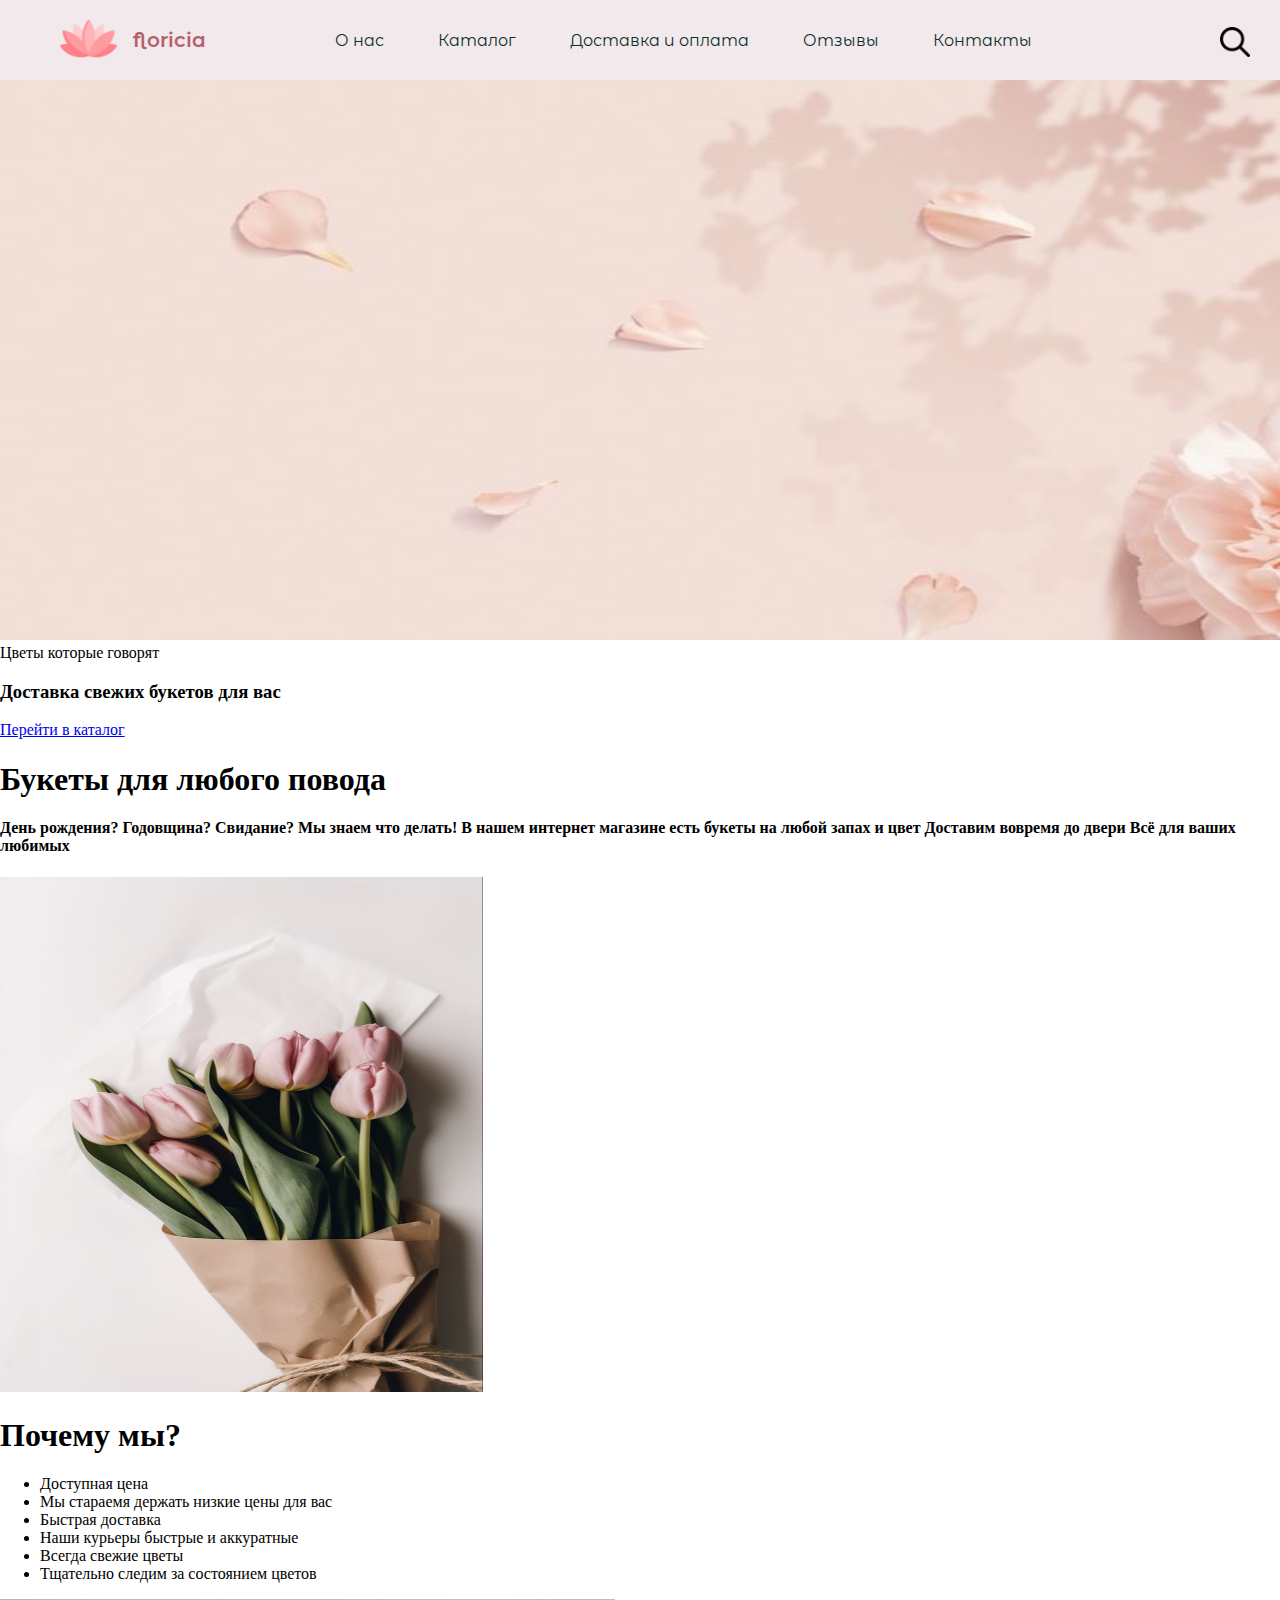
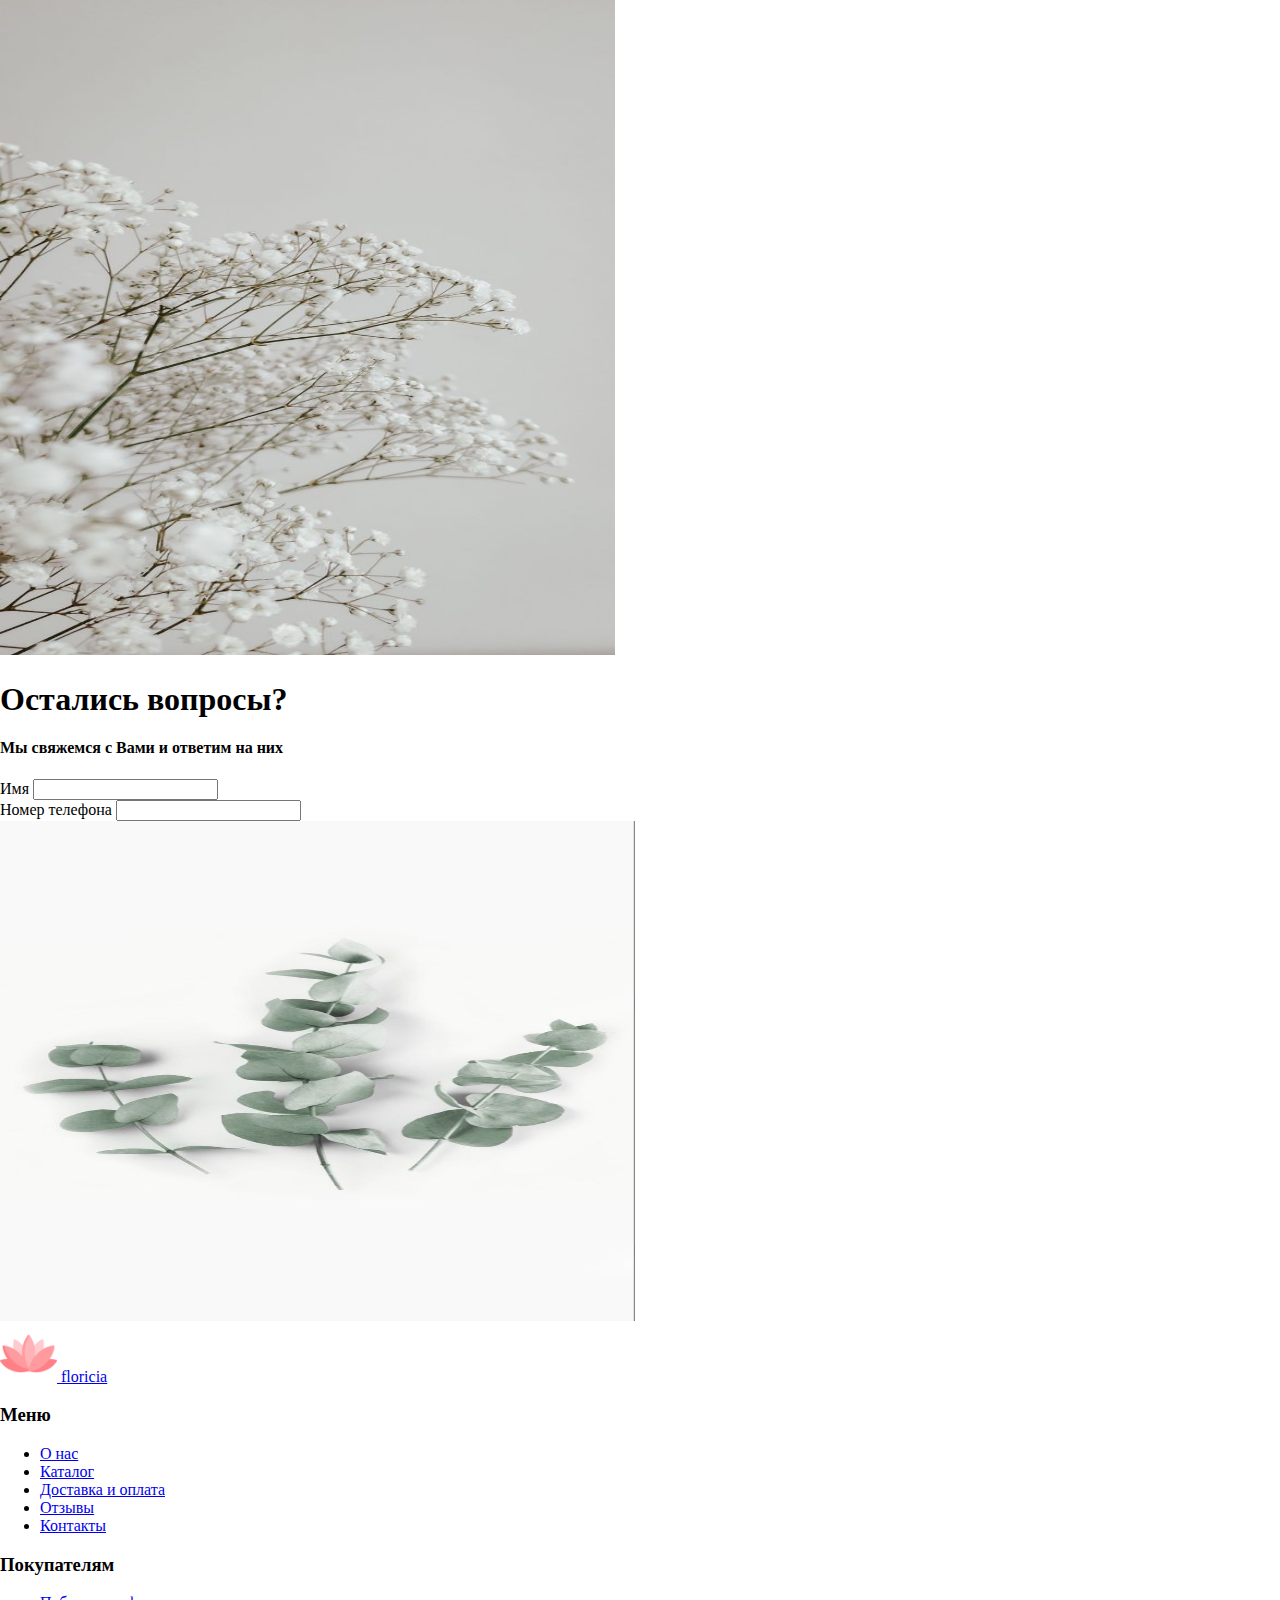
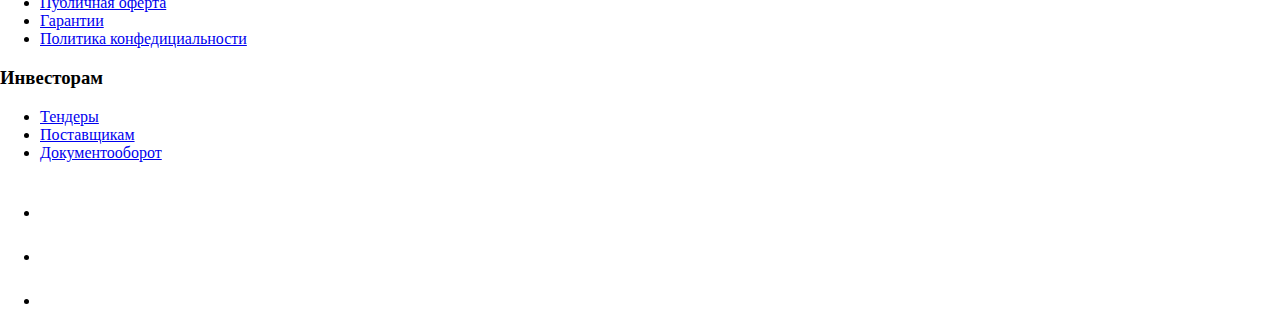
==== frontend/main-page.html @ c5bf8340 "layout" ====
<!DOCTYPE html>
<html lang="ru">
  <head>
    <meta charset="UTF-8">
    <meta name="viewport" content="width=device-width, initial-scale=1.0">
    <title>floricia: Регистрация</title>
    <link href="public/styles.css" rel="stylesheet"/>
    <link rel="preconnect" href="https://fonts.googleapis.com">
    <link rel="preconnect" href="https://fonts.gstatic.com" crossorigin>
    <link href="https://fonts.googleapis.com/css2?family=Montserrat+Alternates:wght@400;500;600;700&display=swap" rel="stylesheet">
</head>
<body class="main-page">
  <header class="site-header">
    <div style="display: flex; align-items: center; gap: 16px;">
      <a class="site-header-logo1" href="/"><img style="height: 57px; width: 57px"src="public/image.png" alt="Логотип"> </a>
      <a class="site-header-logo" href="/"> floricia </a>
    </div>
    <ul class="site-header-menu">
      <li><a href="/about">О нас</a></li>
      <li><a href="/catalog">Каталог</a></li>
      <li><a href="/delivery">Доставка и оплата</a></li>
      <li><a href="/reviews">Отзывы</a></li>
      <li><a href="/contacts">Контакты</a></li>
    </ul>
    <div slyle="margin-left: 20px; margin-right: 30px;">
      <a href ="search"><img style="height:30px; width: 30px; margin-left: 30px" src="public/search.png" alt="Поиск"></a>
      <a href ="busket"><img style="height:34px; width: 34px; margin-left: 30px" src="public/busket.png" alt="Корзина"></a>
      <a href ="profile"><img style="height:38px; width: 38px; margin-left: 30px; margin-right: 50px" src="public/profile.png" alt="Профиль"></a>
    </div>
  </header>
    <main>
        <div>
            <img style="height: 560px; width: 1440px"src="public/main_flowers1.jpeg" alt="Цветочек">
            <h0>Цветы которые говорят</h0>
            <h3>Доставка свежих букетов для вас</h3>
            <a href ="/catalog"><buttton type=" button">Перейти в каталог</buttton></a>
        </div>
        <div>
            <h1>Букеты для любого повода</h1>
            <h4>День рождения? Годовщина? Свидание?
                Мы знаем что делать!
                В нашем интернет магазине есть букеты
                на любой запах и цвет
                Доставим вовремя до двери
                Всё для ваших любимых</h4>
            <img style="height: 515px; width: 483px"src="public/main_flowers2.jpeg" alt="Цветочек">
        </div>
        <div>
            <h1>Почему мы?</h1>
            <ul>
                <li>Доступная цена</li>
                    <li>Мы стараемя держать низкие цены для вас</li>
                <li>Быстрая доставка</li>
                    <li>Наши курьеры быстрые и аккуратные</li>
                <li>Всегда свежие цветы</li>
                    <li>Тщательно следим за состоянием цветов</li>
            </ul>
            <img style="height: 656px; width: 615px"src="public/main_flowers3.jpeg" alt="Цветочек">
        </div>
        <div>
            <h1>Остались вопросы?</h1>
            <h4>Мы свяжемся с Вами и ответим на них</h4>
            <form id="questionform">
                <label for="name">Имя</label>
                <input type="name" id="name" name="name" required>
                <br>
                <label for="phone">Номер телефона</label>
                <input type="tel" id="phone" name="phone" required>
                <br>
            </form>
            <img style="height: 500px; width: 635px"src="public/main_flowers4.jpeg" alt="Цветочек">
        </div>
    </main>
      <footer>
        <a href="/"><img style="height: 57px; width: 57px"src="public/image.png" alt="Логотип"> </a>
        <a href="/">floricia</a>
        <h3>Меню</h3>
        <ul>
          <li><a href="/about">О нас</a></li>
          <li><a href="/catalog">Каталог</a></li>
          <li><a href="/delivery">Доставка и оплата</a></li>
          <li><a href="/reviews">Отзывы</a></li>
          <li><a href="/contacts">Контакты</a></li>
        </ul>
        <h3>Покупателям</h3>
        <ul>
          <li><a href="public-offer.pdf" target="_blank">Публичная оферта</a></li>
          <li><a href="garantees.pdf" target="_blank">Гарантии</a></li>
          <li><a href="privacy-policy.pdf" target="_blank">Политика конфедициальности</a></li> 
        </ul>
        <h3>Инвесторам</h3>
        <ul>
          <li><a href="tenders.pdf" target="_blank">Тендеры</a></li>
          <li><a href="for_suppliers.pdf" target="_blank">Поставщикам</a></li>
          <li><a href="document_flow.pdf" target="_blank">Документооборот</a></li> 
        </ul>
        <ul>
          <li><a href="telegram.com"><img style="height: 40px; width: 40px"src="public/telegram.png" alt="Телеграмм магазина"> </a></li>
          <li><a href="instagram.com"><img style="height: 40px; width: 40px"src="public/instagram.png" alt="Инстаграмм магазина"> </a></li>
          <li><a href="whatsapp.com"><img style="height: 40px; width: 40px"src="public/whatsapp.png" alt="Телефон для связи"> </a></li>
        </ul>
    </footer>

</body>
</html>
---- frontend/public/styles.css ----
html, body {
    margin: 0;
}

.site-header {
    background-color: #F1E9EB;
    border-color: #B4616B;
    display: flex; 
    justify-content: space-between; 
    align-items: center; 
    width: 1440px;
    height: 80px;
    gap: 0px;
    border: 0px 0px 0px 0px;
    opacity: 0px;
    

}
.site-header-menu {
    font-family: "Montserrat Alternates";
    text-decoration: none; 
    color: #11302D; 
    weight: 500;
    list-style: none;
    padding: 0;
    margin: 0;
    margin-left: 0px;
    margin-right: 30px; 
}
.site-header-menu li {
    display: inline-block; 
    margin-left: 0px;
    margin-right: 50px; 
}

.site-header-menu li:last-child {
    margin-right: 0; 
}

.site-header-menu a{
    text-decoration: none;
    color: #11302D;
}
.site-header-logo {
    color:#B4616B;
    font-family: "Montserrat Alternates", sans-serif;
    font-style: normal;
    text-decoration: none;
    font-size: 20px;
    font-weight: 600;
    line-height: 24.38px;
    
}
.site-header-logo1{
    margin-left: 60px;
    text-decoration: none;
}
.site-footer {

}
body.main-page {

}
body.registration {

}
body.login {

}
body.about {

}
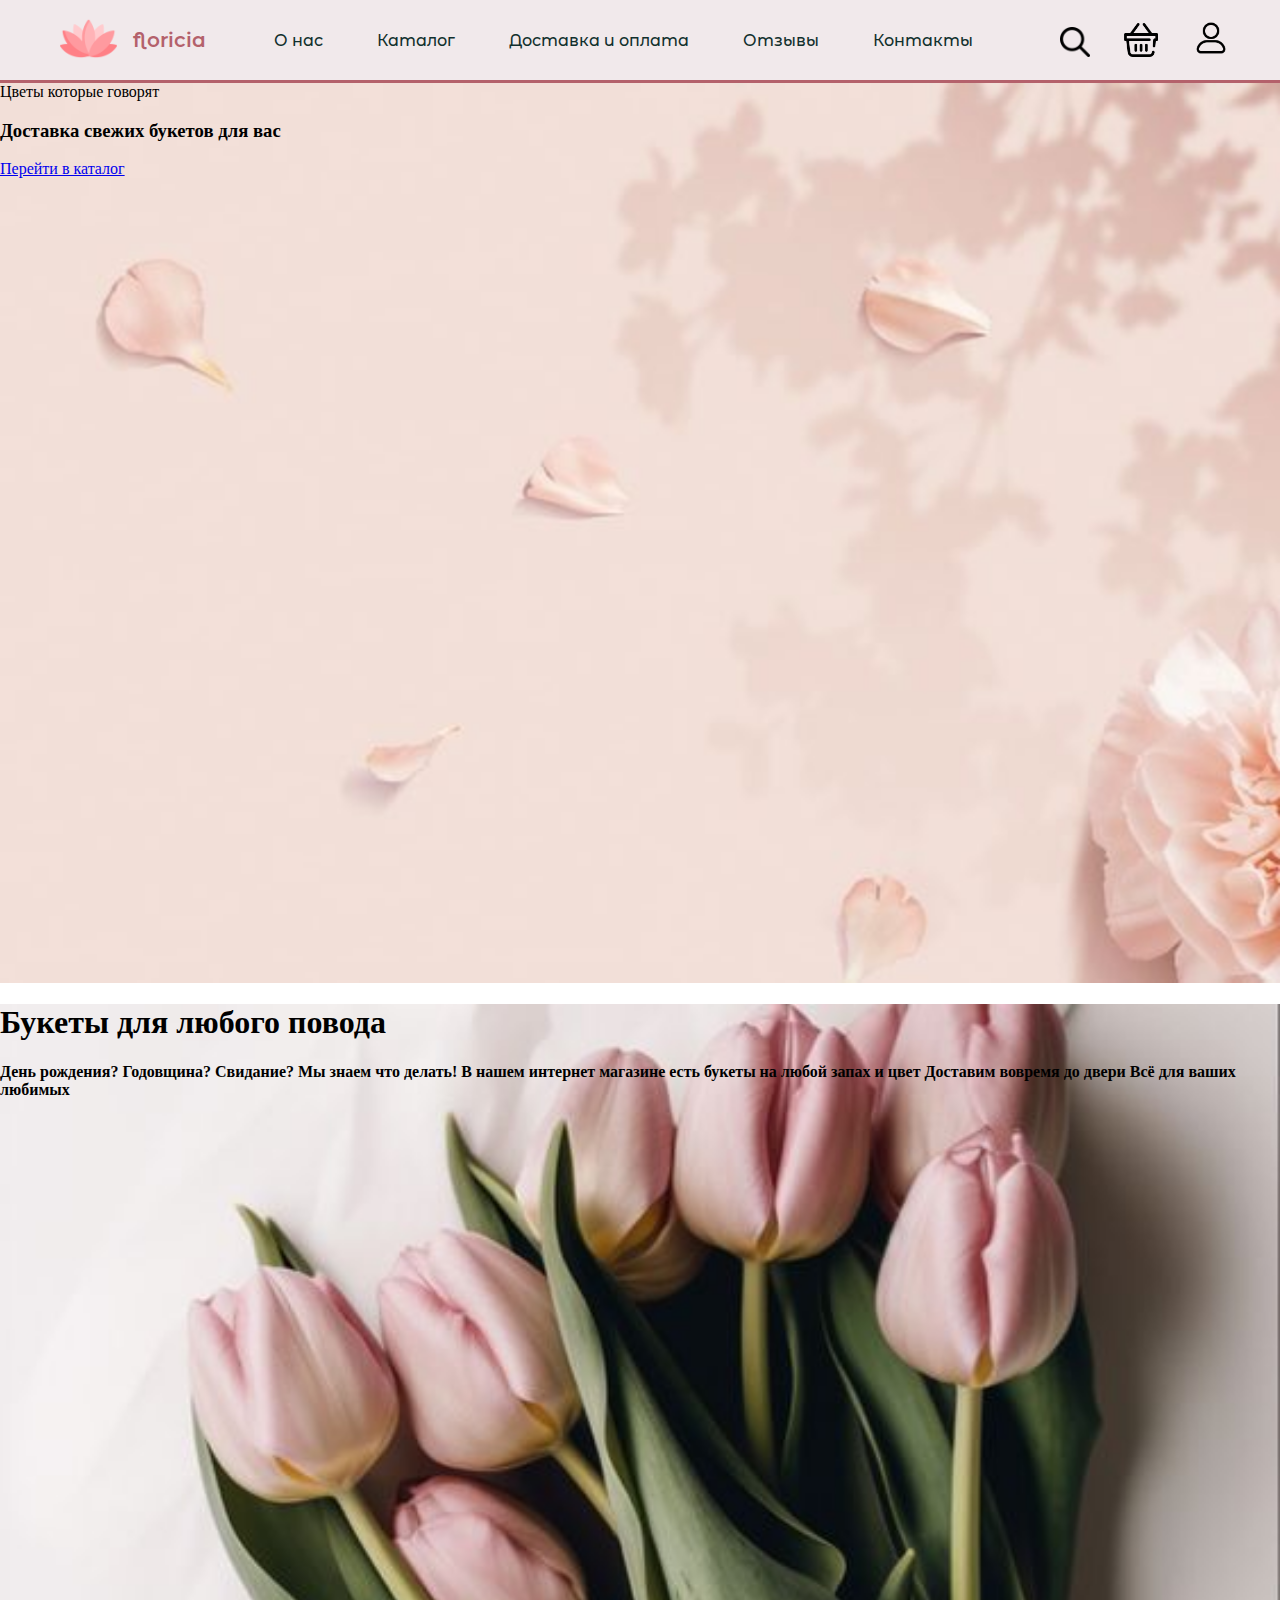
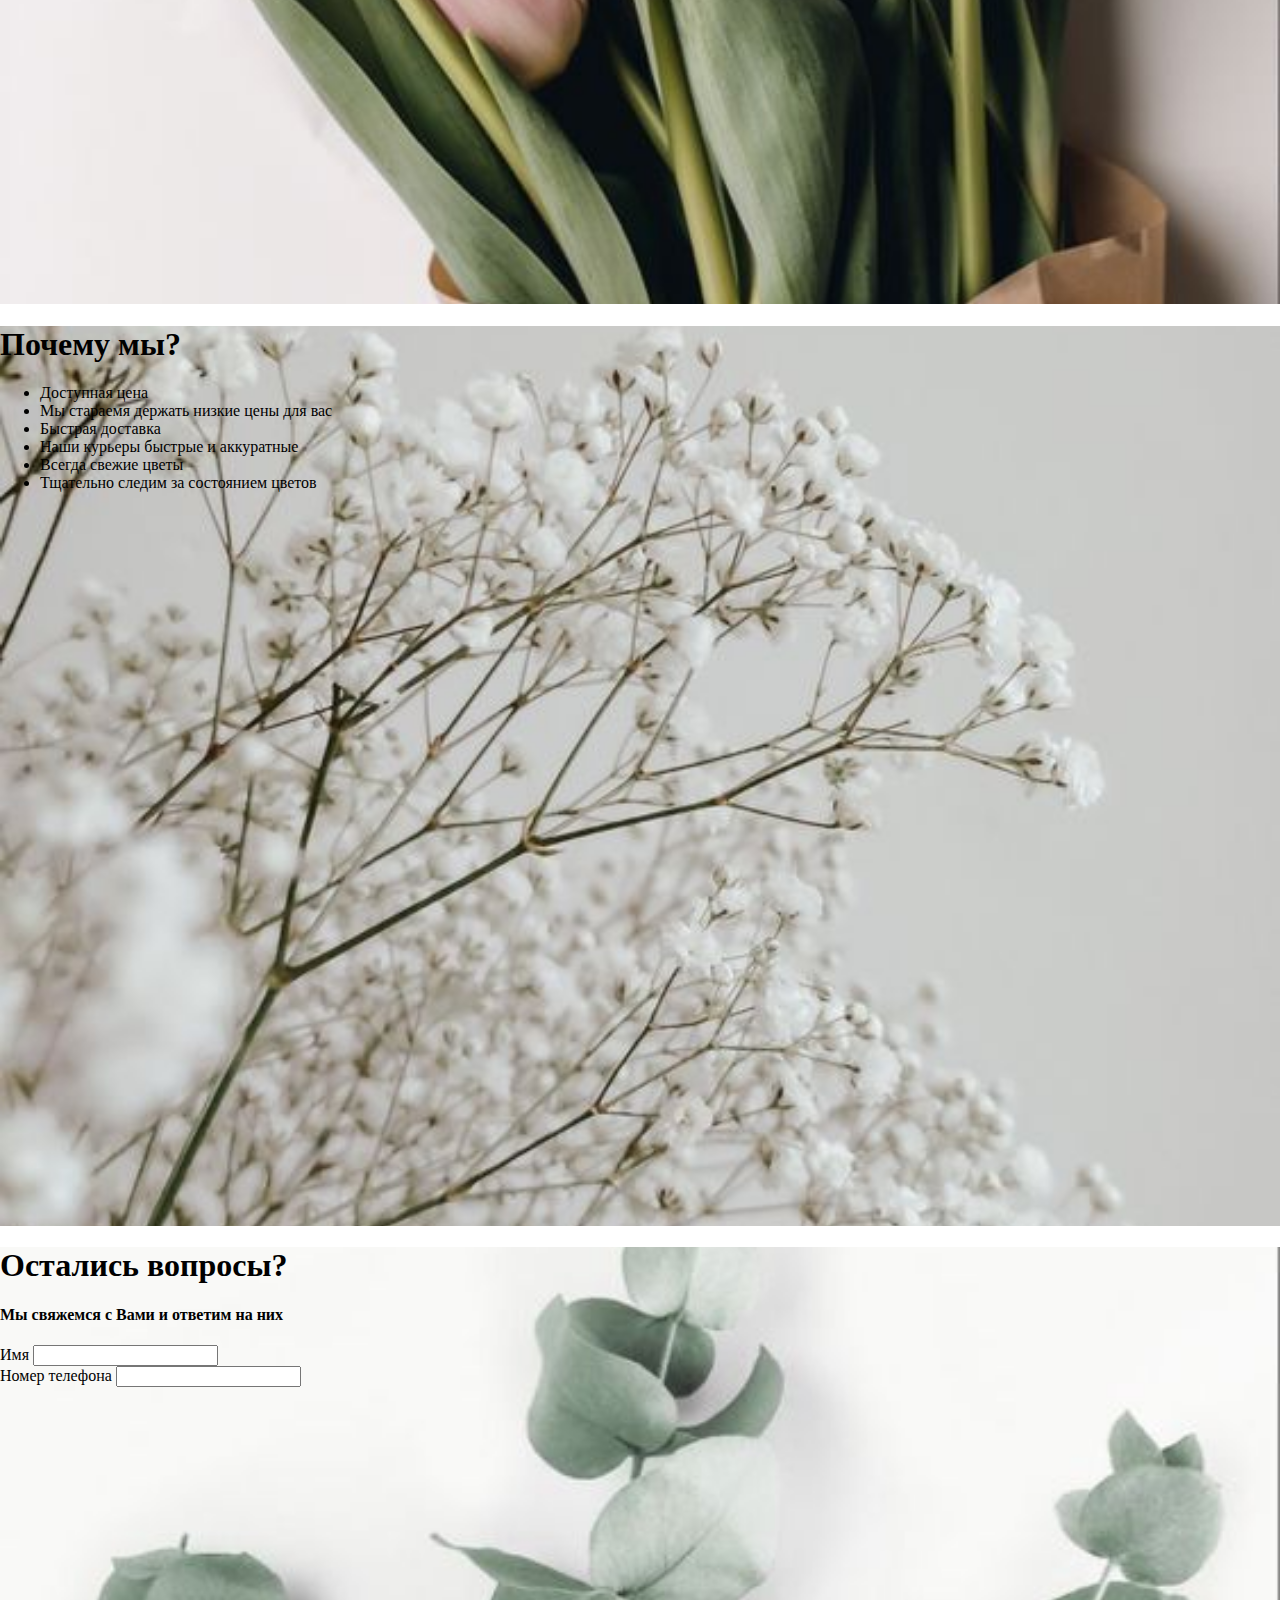
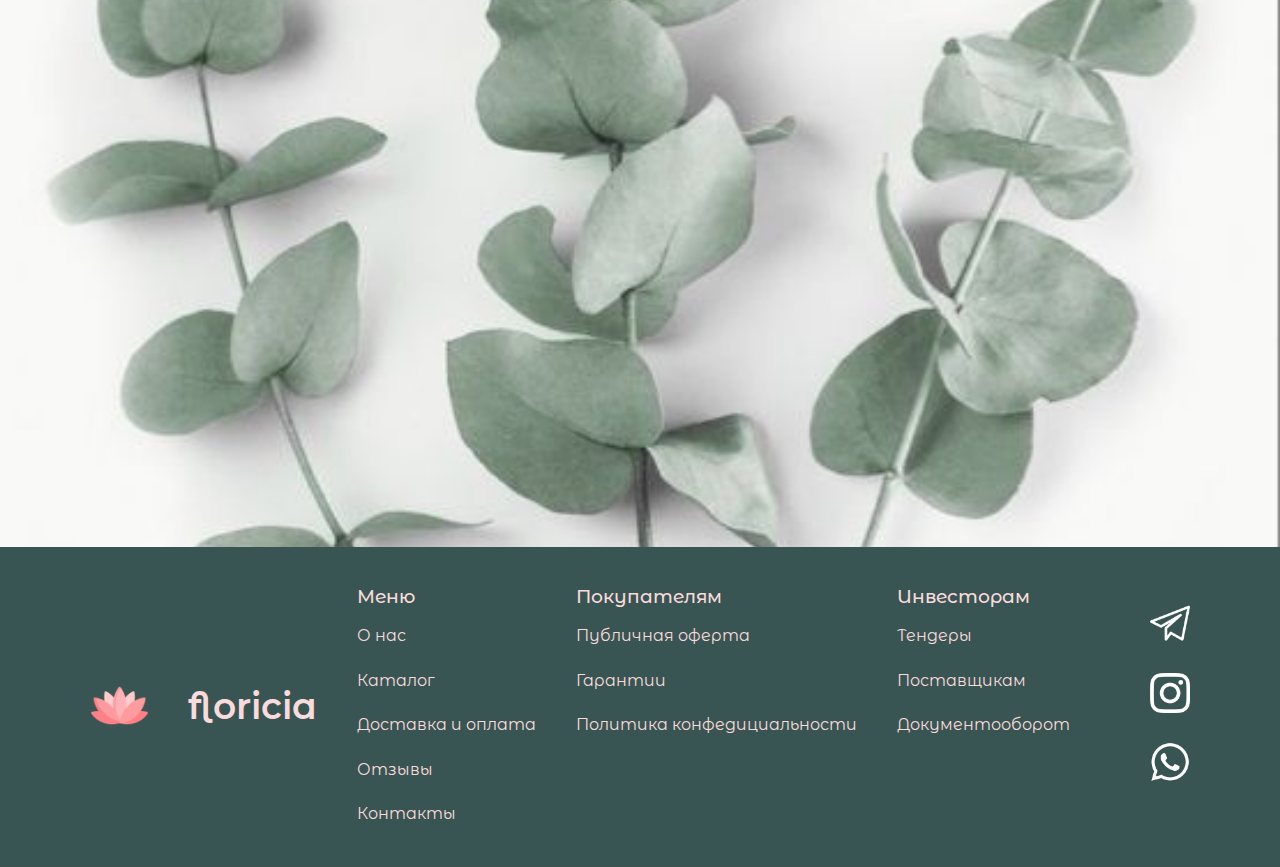
==== commit c7b3b4d2: "kvakichkovoe" ====
--- a/frontend/main-page.html
+++ b/frontend/main-page.html
@@ -29,13 +29,12 @@
     </div>
   </header>
     <main>
-        <div>
-            <img style="height: 560px; width: 1440px"src="public/main_flowers1.jpeg" alt="Цветочек">
+        <div class="background1-main-page">
             <h0>Цветы которые говорят</h0>
             <h3>Доставка свежих букетов для вас</h3>
             <a href ="/catalog"><buttton type=" button">Перейти в каталог</buttton></a>
         </div>
-        <div>
+        <div class="background2-main-page">
             <h1>Букеты для любого повода</h1>
             <h4>День рождения? Годовщина? Свидание?
                 Мы знаем что делать!
@@ -43,9 +42,8 @@
                 на любой запах и цвет
                 Доставим вовремя до двери
                 Всё для ваших любимых</h4>
-            <img style="height: 515px; width: 483px"src="public/main_flowers2.jpeg" alt="Цветочек">
         </div>
-        <div>
+        <div class="background3-main-page">
             <h1>Почему мы?</h1>
             <ul>
                 <li>Доступная цена</li>
@@ -55,9 +53,8 @@
                 <li>Всегда свежие цветы</li>
                     <li>Тщательно следим за состоянием цветов</li>
             </ul>
-            <img style="height: 656px; width: 615px"src="public/main_flowers3.jpeg" alt="Цветочек">
         </div>
-        <div>
+        <div class="background4-main-page">
             <h1>Остались вопросы?</h1>
             <h4>Мы свяжемся с Вами и ответим на них</h4>
             <form id="questionform">
@@ -68,38 +65,50 @@
                 <input type="tel" id="phone" name="phone" required>
                 <br>
             </form>
-            <img style="height: 500px; width: 635px"src="public/main_flowers4.jpeg" alt="Цветочек">
         </div>
     </main>
-      <footer>
-        <a href="/"><img style="height: 57px; width: 57px"src="public/image.png" alt="Логотип"> </a>
-        <a href="/">floricia</a>
-        <h3>Меню</h3>
-        <ul>
-          <li><a href="/about">О нас</a></li>
-          <li><a href="/catalog">Каталог</a></li>
-          <li><a href="/delivery">Доставка и оплата</a></li>
-          <li><a href="/reviews">Отзывы</a></li>
-          <li><a href="/contacts">Контакты</a></li>
-        </ul>
-        <h3>Покупателям</h3>
-        <ul>
-          <li><a href="public-offer.pdf" target="_blank">Публичная оферта</a></li>
-          <li><a href="garantees.pdf" target="_blank">Гарантии</a></li>
-          <li><a href="privacy-policy.pdf" target="_blank">Политика конфедициальности</a></li> 
-        </ul>
-        <h3>Инвесторам</h3>
-        <ul>
-          <li><a href="tenders.pdf" target="_blank">Тендеры</a></li>
-          <li><a href="for_suppliers.pdf" target="_blank">Поставщикам</a></li>
-          <li><a href="document_flow.pdf" target="_blank">Документооборот</a></li> 
-        </ul>
-        <ul>
-          <li><a href="telegram.com"><img style="height: 40px; width: 40px"src="public/telegram.png" alt="Телеграмм магазина"> </a></li>
-          <li><a href="instagram.com"><img style="height: 40px; width: 40px"src="public/instagram.png" alt="Инстаграмм магазина"> </a></li>
-          <li><a href="whatsapp.com"><img style="height: 40px; width: 40px"src="public/whatsapp.png" alt="Телефон для связи"> </a></li>
-        </ul>
+    <footer class="site-footer">
+      <a class="site-footer-logo1"href="/"><img style="height: 57px; width: 57px; text-decoration: none;"src="public/image.png" alt="Логотип"> </a>
+      <a class="site-footer-logo"href="/">floricia</a>
+      <div class="footer-container">
+
+        <div >
+          <h3 style="color:#F9DBDB; font-family: 'Montserrat Alternates', sans-serif; font-weight: 500; size: 20px">Меню</h3>
+          <ul class="site-footer-text">
+            <li><a href="/about">О нас</a></li>
+            <li><a href="/catalog">Каталог</a></li>
+            <li><a href="/delivery">Доставка и оплата</a></li>
+            <li><a href="/reviews">Отзывы</a></li>
+            <li><a href="/contacts">Контакты</a></li>
+          </ul>
+        </div>
+        <div>
+          <h3 style="color:#F9DBDB; font-family: 'Montserrat Alternates', sans-serif; font-weight: 500; size: 20px">Покупателям</h3>
+          <ul class = "site-footer-text">
+            <li><a href="public-offer.pdf" target="_blank">Публичная оферта</a></li>
+            <li><a href="garantees.pdf" target="_blank">Гарантии</a></li>
+            <li><a href="privacy-policy.pdf" target="_blank">Политика конфедициальности</a></li> 
+          </ul>
+        </div>
+        <div>
+          <h3 style="color:#F9DBDB; font-family: 'Montserrat Alternates', sans-serif; font-weight: 500; size: 20px">Инвесторам</h3>
+          <ul class="site-footer-text">
+            <li><a href="tenders.pdf" target="_blank">Тендеры</a></li>
+            <li><a href="for_suppliers.pdf" target="_blank">Поставщикам</a></li>
+            <li><a href="document_flow.pdf" target="_blank">Документооборот</a></li> 
+          </ul>
+        </div>
+
+      </div>
+      
+      <ul style="list-style: none;">
+        <li><a href="telegram.com"><img style="height: 40px; width: 40px"src="public/telegram.png" alt="Телеграмм магазина"> </a></li>
+        <li><a href="instagram.com"><img style="height: 40px; width: 40px"src="public/instagram.png" alt="Инстаграмм магазина"> </a></li>
+        <li><a href="whatsapp.com"><img style="height: 40px; width: 40px"src="public/whatsapp.png" alt="Телефон для связи"> </a></li>
+      </ul>
     </footer>
+    <div id="message"></div>
+
 
 </body>
 </html>--- a/frontend/public/styles.css
+++ b/frontend/public/styles.css
@@ -4,15 +4,15 @@
 
 .site-header {
     background-color: #F1E9EB;
-    border-color: #B4616B;
     display: flex; 
     justify-content: space-between; 
     align-items: center; 
-    width: 1440px;
+    width: 100%;
     height: 80px;
-    gap: 0px;
-    border: 0px 0px 0px 0px;
-    opacity: 0px;
+    gap: 0%;
+    border-bottom: 3px solid #B4616B;
+    opacity: 1;
+    padding: 0;
     
 
 }
@@ -20,9 +20,9 @@
     font-family: "Montserrat Alternates";
     text-decoration: none; 
     color: #11302D; 
-    weight: 500;
+    font-weight: 500;
     list-style: none;
-    padding: 0;
+    
     margin: 0;
     margin-left: 0px;
     margin-right: 30px; 
@@ -56,17 +56,182 @@
     text-decoration: none;
 }
 .site-footer {
-
-}
-body.main-page {
-
-}
-body.registration {
-
-}
-body.login {
-
-}
-body.about {
-
-}
+    background-color: #385553;
+    display: flex; 
+    align-items: center; 
+    width: 100%;
+    height: 320px;
+    gap: 40px;
+    opacity: 1;
+    padding:0;
+    justify-content: center;
+}
+
+.site-footer-logo {
+    color:#F9DBDB;
+    font-family: "Montserrat Alternates", sans-serif;
+    font-style: normal;
+    text-decoration: none;
+    font-size: 36px;
+    font-weight: 600;
+    line-height: 43.88px;
+}
+
+.site-footer-logo1{
+    text-decoration: none;
+}
+
+.footer-container {
+    display: flex;
+    align-items: start;
+    gap: 40px;
+}
+
+.site-footer-text {
+    
+    font-family: "Montserrat Alternates", sans-serif;
+    padding: 0;
+    font-size: 16px;
+    font-weight: 400;
+    line-height: 19.5px;
+    text-align: left;
+    text-decoration: none;
+    list-style: none;
+    margin-bottom: 20px;
+}
+.site-footer-text a{
+    text-decoration: none;
+    list-style: none;
+    color: #F9DBDB;
+}
+
+.site-footer li {
+    margin-bottom: 25px;
+}
+
+.body-mainpage {
+
+}
+.body-registration, .body-login, .body-cart {
+    background-color: #F1E9EB;
+    display: flex; 
+    align-items: center; 
+    flex-direction: column;
+    min-height: 100vh;
+}
+
+.main-registration-content, .main-login-content {
+    background-color: #F1E9EB;
+    gap: 0;
+    opacity: 1;
+    padding:0;
+    text-align: center;
+}
+
+
+.main-registration, .main-login {
+    flex: 1;
+    display: flex;
+    justify-content: center;
+    align-items: center;
+}
+.form-label {
+    color: #11302D;
+    margin-bottom: 4px;
+    font-weight: 400;
+    font-size: 24px;
+}
+.form-input {
+    border-radius: 16px;
+    border: 1px solid #385553;
+    color: #385553;
+    font-weight: 400;
+    font-size: 20px;
+    width: 400px; 
+    max-width: 100%;
+    box-sizing: border-box;
+    padding: 10px;
+    gap: 40px;
+    font-family: "Montserrat Alternates", sans-serif;
+}
+.button {
+    border-radius: 14px;
+    border: 1px solid #B4616B;
+    font-family: "Montserrat Alternates", sans-serif;
+    background-color:#B4616B;
+    color: #F1E9EB;
+    width: 100%;
+    padding: 17px;
+    font-weight: 500;
+    font-size: 24px;
+    margin-bottom: 20%;
+    gap: 40px;
+}
+.registration-form1, .login-form1{
+    display: flex;
+    flex-direction: column; 
+    align-items: flex-start; 
+    width: 100%;
+}
+.registration-form, .login-form {
+    font-family: "Montserrat Alternates", sans-serif;
+    color: #385553;
+    display: flex;
+    width: fit-content;
+    flex-direction: column; 
+    align-items: center;
+    justify-content: center;
+}
+
+.cart-container {
+    display: flex; /* Используем Flexbox для расположения корзины и "Итого" */
+    justify-content: flex-start; /* Выравниваем элементы по левому краю */
+    align-items: flex-start; /* Выравниваем элементы по верхнему краю */
+    gap: 20px; /* Расстояние между корзиной и "Итого" */
+    max-width: 1200px; /* Ограничиваем ширину всего контейнера */
+    margin: 0 auto; /* Центрируем контейнер относительно страницы */
+    padding-left: 50px; /* Добавляем отступ слева, чтобы компоненты не прижимались к краю */
+}
+
+.cart {
+    flex: 2; /* Занимает больше места */
+    border: 1px solid #ccc; /* Для визуального разделения */
+    padding: 20px;
+}
+.summary {
+    flex: 1; /* Меньше места */
+    border: 1px solid #ccc; /* Для визуального разделения */
+    padding: 20px;
+    text-align: center; /* Центрируем содержимое */
+}
+.background1-main-page{
+    background-image: url(/frontend/public/main_flowers1.jpeg);
+    background-size: cover;
+    background-position: center;
+    width: 100%;
+    height: 100vh;
+}
+.background2-main-page{
+    background-image: url(/frontend/public/main_flowers2.jpeg);
+    background-size: cover;
+    background-position: center;
+    width: 100%;
+    height: 100vh;
+}
+.background3-main-page{
+    background-image: url(/frontend/public/main_flowers3.jpeg);
+    background-size: cover;
+    background-position: center;
+    width: 100%;
+    height: 100vh;
+}
+.background4-main-page{
+    background-image: url(/frontend/public/main_flowers4.jpeg);
+    background-size: cover;
+    background-position: center;
+    width: 100%;
+    height: 100vh;
+}
+.body-about {
+
+}
